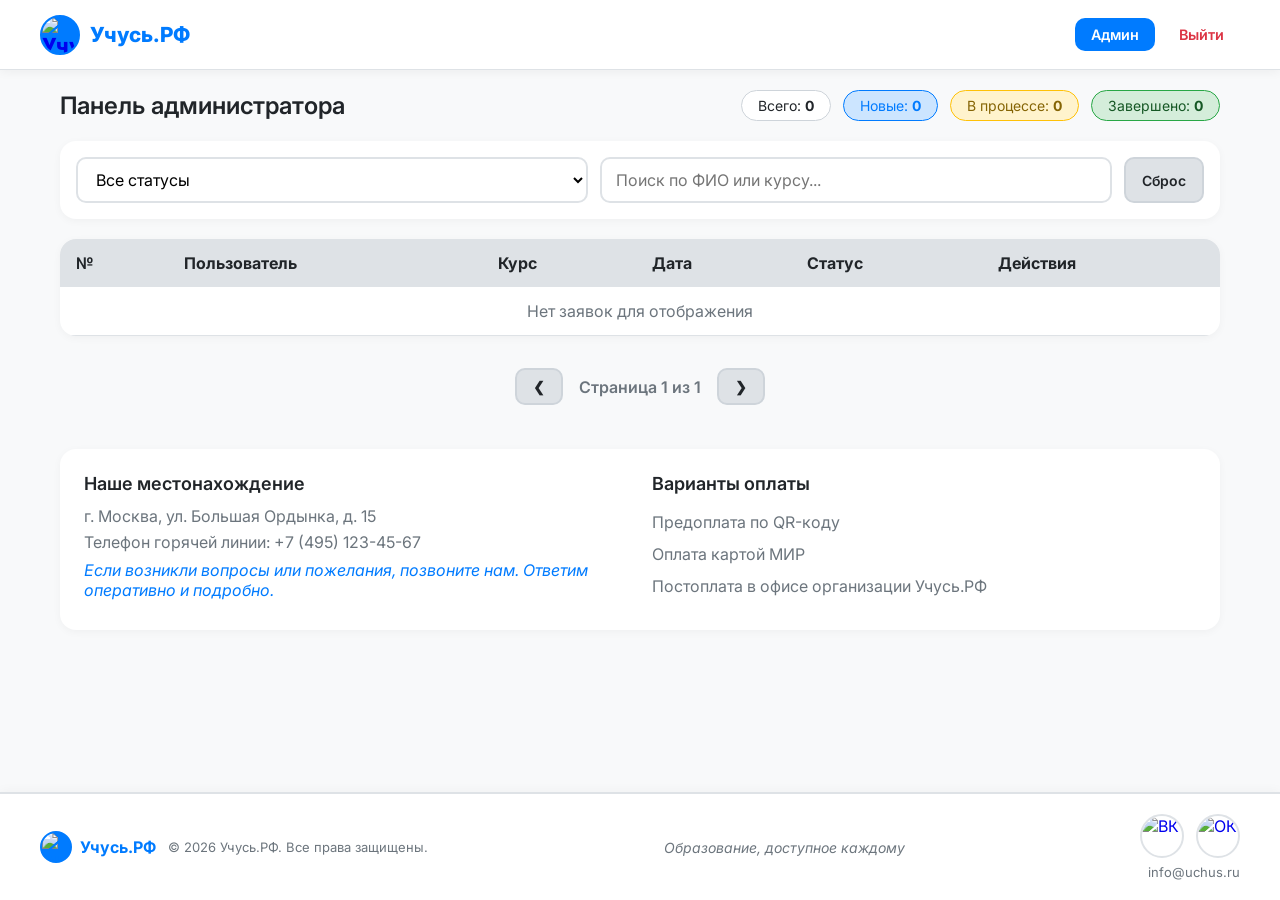
==== admin.html @ bd251cd6 "Add files via upload" ====
<!DOCTYPE html>
<html lang="ru">
<head>
    <meta charset="UTF-8" />
    <meta name="viewport" content="width=device-width, initial-scale=1.0, maximum-scale=1.0, user-scalable=no" />
    <title>Учусь.РФ - Панель администратора</title>
    <link rel="stylesheet" href="style.css" />
    <link href="https://fonts.googleapis.com/css2?family=Inter:ital,opsz,wght@0,14..32,100..900;1,14..32,100..900&display=swap" rel="stylesheet" />
</head>
<body>
    <div id="app">
        <!-- Шапка -->
        <header id="mainHeader">
            <div class="header-content">
                <div class="logo">
                    <a href="admin.html" class="logo-link" title="На главную">
                        <img src="./img/XXL_height2.png" alt="Учусь.РФ" class="logo-img" />
                    </a>
                    <span>Учусь.РФ</span>
                </div>
                <nav id="mainNav">
                    <a href="admin.html" class="nav-btn active">Админ</a>
                    <a href="index.html" id="navLogout" class="nav-btn logout-btn">Выйти</a>
                </nav>
            </div>
        </header>

        <!-- Основной контент -->
        <main>
            <div class="page-container">
                <div class="admin-header">
                    <h2>Панель администратора</h2>
                    <div class="admin-stats" id="adminStats">
                        <span class="stat-badge">Всего: <strong id="statTotal">0</strong></span>
                        <span class="stat-badge new">Новые: <strong id="statNew">0</strong></span>
                        <span class="stat-badge active">В процессе: <strong id="statActive">0</strong></span>
                        <span class="stat-badge completed">Завершено: <strong id="statCompleted">0</strong></span>
                    </div>
                </div>

                <!-- Фильтры -->
                <div class="admin-filters">
                    <select id="adminStatusFilter">
                        <option value="all">Все статусы</option>
                        <option value="Новая">Новая</option>
                        <option value="Идет обучение">Идет обучение</option>
                        <option value="Обучение завершено">Обучение завершено</option>
                    </select>
                    <input type="text" id="adminSearchFilter" placeholder="Поиск по ФИО или курсу..." />
                    <button id="adminResetFilter" class="btn-secondary btn-sm">Сброс</button>
                </div>

                <!-- Таблица заявок -->
                <div class="admin-table-wrapper">
                    <table class="admin-table" id="adminTable">
                        <thead>
                            <tr>
                                <th data-sort="id">№</th>
                                <th data-sort="user">Пользователь</th>
                                <th data-sort="course">Курс</th>
                                <th data-sort="date">Дата</th>
                                <th data-sort="status">Статус</th>
                                <th>Действия</th>
                            </tr>
                        </thead>
                        <tbody id="adminTableBody">
                            <tr><td colspan="6" class="empty-message">Нет заявок для отображения</td></tr>
                        </tbody>
                    </table>
                </div>

                <!-- Пагинация -->
                <div class="pagination" id="adminPagination">
                    <button id="pagePrev" class="btn-secondary btn-sm">&#10094;</button>
                    <span id="pageInfo">Страница 1 из 1</span>
                    <button id="pageNext" class="btn-secondary btn-sm">&#10095;</button>
                </div>

                <!-- Контакты и информация -->
                <div class="footer-info">
                    <div class="contact-block">
                        <h4>Наше местонахождение</h4>
                        <p>г. Москва, ул. Большая Ордынка, д. 15</p>
                        <p>Телефон горячей линии: +7 (495) 123-45-67</p>
                        <p class="contact-note">Если возникли вопросы или пожелания, позвоните нам. Ответим оперативно и подробно.</p>
                    </div>
                    <div class="payment-block">
                        <h4>Варианты оплаты</h4>
                        <ul>
                            <li>Предоплата по QR-коду</li>
                            <li>Оплата картой МИР</li>
                            <li>Постоплата в офисе организации Учусь.РФ</li>
                        </ul>
                    </div>
                </div>
            </div>
        </main>

        <!-- ФУТЕР -->
        <footer id="mainFooter">
            <div class="footer-content">
                <div class="footer-left">
                    <div class="footer-logo">
                        <img src="./img/XXL_height2.png" alt="Учусь.РФ" class="footer-logo-img" />
                        <span>Учусь.РФ</span>
                    </div>
                    <p class="footer-copy">© 2026 Учусь.РФ. Все права защищены.</p>
                </div>
                <div class="footer-center">
                    <p class="footer-slogan">Образование, доступное каждому</p>
                </div>
                <div class="footer-right">
                    <div class="social-icons">
                        <a href="#" class="social-link" title="ВКонтакте" target="_blank">
                            <img src="./img/soc1.png" alt="ВК" class="social-img" />
                        </a>
                        <a href="#" class="social-link" title="Одноклассники" target="_blank">
                            <img src="./img/soc2.png" alt="ОК" class="social-img" />
                        </a>
                    </div>
                    <p class="footer-email">info@uchus.ru</p>
                </div>
            </div>
        </footer>

        <!-- Модальное окно уведомления -->
        <div id="notificationModal" class="modal">
            <div class="modal-content notification-content">
                <h3 id="notifTitle">Успешно!</h3>
                <p id="notifMessage">Действие выполнено.</p>
                <button id="notifCloseBtn" class="btn-primary">OK</button>
            </div>
        </div>
    </div>

    <script src="app.js"></script>
</body>
</html>
---- style.css ----
@import url('https://fonts.googleapis.com/css2?family=Inter:ital,opsz,wght@0,14..32,100..900;1,14..32,100..900&display=swap');

/* ===== RESET & BASE ===== */
* {
    margin: 0;
    padding: 0;
    box-sizing: border-box;
}

:root {
    --primary: #007bff;
    --primary-dark: #0d47a1;
    --primary-light: #4da3ff;
    --gray: #ced4da;
    --gray-light: #dee2e6;
    --white: #ffffff;
    --bg: #f8f9fa;
    --text: #212529;
    --text-light: #6c757d;
    --shadow: 0 10px 40px rgba(0, 123, 255, 0.15);
    --radius: 16px;
    --transition: all 0.3s cubic-bezier(0.4, 0, 0.2, 1);
}

body {
    font-family: 'Inter', -apple-system, BlinkMacSystemFont, sans-serif;
    background: var(--bg);
    color: var(--text);
    min-height: 100vh;
    padding-top: 70px;
    display: flex;
    flex-direction: column;
}

#app {
    flex: 1;
    display: flex;
    flex-direction: column;
}

main {
    flex: 1;
}

/* ===== HEADER ===== */
header {
    position: fixed;
    top: 0;
    left: 0;
    right: 0;
    z-index: 1000;
    background: var(--white);
    border-bottom: 1px solid var(--gray-light);
    padding: 0 20px;
    height: 70px;
    display: flex;
    align-items: center;
    box-shadow: 0 2px 10px rgba(0, 0, 0, 0.05);
}

.header-content {
    max-width: 1200px;
    margin: 0 auto;
    width: 100%;
    display: flex;
    justify-content: space-between;
    align-items: center;
}

.logo {
    display: flex;
    align-items: center;
    gap: 10px;
    font-weight: 800;
    font-size: 1.3rem;
    color: var(--primary);
}

.logo-link {
    display: flex;
    align-items: center;
    text-decoration: none;
    transition: var(--transition);
    border-radius: 50%;
}

.logo-link:hover {
    transform: scale(1.1) rotate(-5deg);
    box-shadow: 0 0 20px rgba(0, 123, 255, 0.3);
}

.logo-img {
    width: 40px;
    height: 40px;
    border-radius: 50%;
    object-fit: cover;
    border: 2px solid var(--primary);
    background: var(--primary);
    transition: var(--transition);
}

.logo-img:hover {
    border-color: var(--primary-dark);
}

nav {
    display: flex;
    gap: 8px;
    align-items: center;
    flex-wrap: wrap;
}

.nav-btn {
    background: none;
    border: none;
    padding: 8px 16px;
    border-radius: 10px;
    font-weight: 600;
    font-size: 0.9rem;
    color: var(--text-light);
    cursor: pointer;
    transition: var(--transition);
    font-family: 'Inter', sans-serif;
    text-decoration: none;
    display: inline-block;
}

.nav-btn:hover {
    background: var(--gray-light);
    color: var(--text);
}

.nav-btn.active {
    background: var(--primary);
    color: var(--white);
}

.nav-btn.logout-btn {
    color: #dc3545;
}

.nav-btn.logout-btn:hover {
    background: #f8d7da;
}

/* ===== PAGE CONTAINER ===== */
.page-container {
    max-width: 1200px;
    margin: 0 auto;
    padding: 20px;
}

/* ===== FORM CARDS ===== */
.form-card {
    background: var(--white);
    border-radius: var(--radius);
    padding: 40px;
    max-width: 480px;
    margin: 20px auto;
    box-shadow: var(--shadow);
}

.form-card h1 {
    font-size: 36px;
    font-weight: 900;
    margin-bottom: 6px;
    color: var(--text);
}

.form-card h2 {
    font-size: 24px;
    font-weight: 600;
    margin-bottom: 6px;
    color: var(--text);
}

.form-card .subtitle {
    color: var(--text-light);
    margin-bottom: 28px;
    font-size: 16px;
    font-weight: 400;
}

.form-group {
    margin-bottom: 20px;
}

.form-group label {
    display: block;
    font-weight: 600;
    font-size: 16px;
    margin-bottom: 6px;
    color: var(--text);
}

.form-group input,
.form-group select,
.form-group textarea {
    width: 100%;
    padding: 12px 16px;
    border: 2px solid var(--gray-light);
    border-radius: 10px;
    font-size: 16px;
    transition: var(--transition);
    font-family: 'Inter', sans-serif;
    background: var(--white);
}

.form-group input:focus,
.form-group select:focus,
.form-group textarea:focus {
    outline: none;
    border-color: var(--primary);
    box-shadow: 0 0 0 4px rgba(0, 123, 255, 0.1);
}

.form-group input.error {
    border-color: #dc3545;
}

.error-message {
    color: #dc3545;
    font-size: 12px;
    font-weight: 300;
    display: block;
    margin-top: 4px;
    min-height: 20px;
}

/* ===== BUTTONS ===== */
.btn-primary {
    background: var(--primary);
    color: var(--white);
    border: none;
    padding: 14px 28px;
    border-radius: 10px;
    font-weight: 700;
    font-size: 16px;
    cursor: pointer;
    transition: var(--transition);
    display: inline-flex;
    align-items: center;
    justify-content: center;
    font-family: 'Inter', sans-serif;
    text-decoration: none;
}

.btn-primary:hover {
    background: var(--primary-dark);
    transform: translateY(-2px);
    box-shadow: 0 8px 25px rgba(0, 123, 255, 0.3);
}

.btn-primary:active {
    transform: translateY(0);
}

.btn-secondary {
    background: var(--gray-light);
    color: var(--text);
    border: 2px solid var(--gray);
    padding: 12px 24px;
    border-radius: 10px;
    font-weight: 600;
    font-size: 16px;
    cursor: pointer;
    transition: var(--transition);
    font-family: 'Inter', sans-serif;
    display: inline-flex;
    align-items: center;
    justify-content: center;
    text-decoration: none;
}

.btn-secondary:hover {
    background: var(--gray);
}

.btn-full {
    width: 100%;
    justify-content: center;
}

.btn-sm {
    padding: 8px 16px;
    font-size: 14px;
}

.form-actions {
    display: flex;
    gap: 12px;
    margin-top: 8px;
}

.form-actions .btn-secondary {
    flex: 1;
}

.form-actions .btn-primary {
    flex: 2;
}

.form-footer {
    margin-top: 24px;
    text-align: center;
    color: var(--text-light);
    display: flex;
    justify-content: center;
    gap: 6px;
    flex-wrap: wrap;
    font-size: 16px;
}

.admin-link {
    margin-top: 16px;
    text-align: center;
}

.link-btn {
    background: none;
    border: none;
    color: var(--primary);
    font-weight: 700;
    cursor: pointer;
    font-size: 16px;
    font-family: 'Inter', sans-serif;
    transition: var(--transition);
    text-decoration: none;
}

.link-btn:hover {
    color: var(--primary-dark);
    text-decoration: underline;
}

/* ===== DASHBOARD ===== */
.dashboard-header {
    display: flex;
    justify-content: space-between;
    align-items: center;
    flex-wrap: wrap;
    gap: 16px;
    margin-bottom: 24px;
}

.dashboard-header h2 {
    font-size: 24px;
    font-weight: 600;
}

.user-greeting {
    color: var(--text-light);
    font-size: 16px;
}

.user-greeting span {
    color: var(--text);
    font-weight: 700;
}

/* ===== SLIDER ===== */
.slider-container {
    position: relative;
    border-radius: var(--radius);
    overflow: hidden;
    margin-bottom: 24px;
    background: var(--white);
    box-shadow: var(--shadow);
    aspect-ratio: 2 / 1;
}

.slider-wrapper {
    display: flex;
    transition: transform 0.5s ease;
    height: 100%;
}

.slide {
    min-width: 100%;
    height: 100%;
}

.slide img {
    width: 100%;
    height: 100%;
    object-fit: cover;
}

.slider-btn {
    position: absolute;
    top: 50%;
    transform: translateY(-50%);
    background: rgba(0, 0, 0, 0.5);
    backdrop-filter: blur(4px);
    color: var(--white);
    border: none;
    width: 44px;
    height: 44px;
    border-radius: 50%;
    cursor: pointer;
    font-size: 1.2rem;
    transition: var(--transition);
    display: flex;
    align-items: center;
    justify-content: center;
}

.slider-btn:hover {
    background: var(--primary);
}

.slider-btn.prev {
    left: 16px;
}
.slider-btn.next {
    right: 16px;
}

.slider-dots {
    position: absolute;
    bottom: 16px;
    left: 50%;
    transform: translateX(-50%);
    display: flex;
    gap: 8px;
}

.slider-dots span {
    width: 10px;
    height: 10px;
    border-radius: 50%;
    background: rgba(255, 255, 255, 0.5);
    cursor: pointer;
    transition: var(--transition);
}

.slider-dots span.active {
    background: var(--white);
    transform: scale(1.2);
}

.slider-badge {
    position: absolute;
    top: 16px;
    left: 50%;
    transform: translateX(-50%);
    background: rgba(0, 123, 255, 0.85);
    backdrop-filter: blur(4px);
    color: white;
    padding: 6px 20px;
    border-radius: 20px;
    font-size: 14px;
    font-weight: 600;
    box-shadow: 0 4px 15px rgba(0, 123, 255, 0.3);
}

/* ===== INFO BLOCK ===== */
.info-block {
    background: var(--white);
    border-radius: var(--radius);
    padding: 20px 24px;
    margin-bottom: 24px;
    box-shadow: 0 2px 8px rgba(0, 0, 0, 0.04);
    border-left: 4px solid var(--primary);
    display: flex;
    justify-content: space-between;
    align-items: center;
    flex-wrap: wrap;
    gap: 16px;
}

.info-block h3 {
    font-size: 18px;
    font-weight: 600;
    color: var(--text);
    margin-bottom: 4px;
}

.info-block p {
    font-size: 16px;
    color: var(--text-light);
}

.info-icons {
    display: flex;
    gap: 20px;
    flex-wrap: wrap;
}

.info-icons span {
    font-size: 14px;
    color: var(--text-light);
    background: var(--bg);
    padding: 4px 14px;
    border-radius: 20px;
}

/* ===== APPLICATIONS LIST ===== */
.applications-section h3 {
    margin-bottom: 16px;
    font-size: 18px;
    font-weight: 600;
}

.applications-list {
    display: flex;
    flex-direction: column;
    gap: 12px;
}

.application-item {
    background: var(--white);
    border-radius: 12px;
    padding: 18px 22px;
    box-shadow: 0 2px 8px rgba(0, 0, 0, 0.06);
    display: flex;
    justify-content: space-between;
    align-items: center;
    flex-wrap: wrap;
    gap: 12px;
    transition: var(--transition);
    border-left: 4px solid var(--primary);
}

.application-item:hover {
    transform: translateX(4px);
    box-shadow: 0 4px 16px rgba(0, 0, 0, 0.08);
}

.application-item .app-info {
    flex: 1;
    min-width: 180px;
}

.application-item .app-info strong {
    display: block;
    font-size: 16px;
}

.application-item .app-info .app-meta {
    font-size: 14px;
    color: var(--text-light);
    display: flex;
    gap: 16px;
    flex-wrap: wrap;
    margin-top: 4px;
}

.application-item .app-status {
    padding: 4px 14px;
    border-radius: 20px;
    font-size: 12px;
    font-weight: 700;
    text-transform: uppercase;
}

.status-new {
    background: #cce5ff;
    color: var(--primary-dark);
}
.status-active {
    background: #fff3cd;
    color: #856404;
}
.status-completed {
    background: #d4edda;
    color: #155724;
}

.application-item .app-actions {
    display: flex;
    gap: 8px;
}

.application-item .app-actions button {
    background: none;
    border: none;
    cursor: pointer;
    font-size: 1.1rem;
    padding: 6px;
    border-radius: 8px;
    transition: var(--transition);
    color: var(--text-light);
}

.application-item .app-actions button:hover {
    background: var(--gray-light);
    color: var(--primary);
}

.empty-message {
    color: var(--text-light);
    text-align: center;
    padding: 40px 20px;
    font-size: 16px;
}

/* ===== ADMIN PANEL ===== */
.admin-header {
    display: flex;
    justify-content: space-between;
    align-items: center;
    flex-wrap: wrap;
    gap: 16px;
    margin-bottom: 20px;
}

.admin-header h2 {
    font-size: 24px;
    font-weight: 600;
}

.admin-stats {
    display: flex;
    gap: 12px;
    flex-wrap: wrap;
}

.stat-badge {
    padding: 6px 16px;
    border-radius: 20px;
    font-size: 14px;
    background: var(--white);
    border: 1px solid var(--gray);
}

.stat-badge.new { border-color: var(--primary); color: var(--primary); background: #cce5ff; }
.stat-badge.active { border-color: #ffc107; color: #856404; background: #fff3cd; }
.stat-badge.completed { border-color: #28a745; color: #155724; background: #d4edda; }

.admin-filters {
    display: flex;
    gap: 12px;
    flex-wrap: wrap;
    margin-bottom: 20px;
    background: var(--white);
    padding: 16px;
    border-radius: var(--radius);
    box-shadow: 0 2px 8px rgba(0, 0, 0, 0.04);
}

.admin-filters select,
.admin-filters input {
    padding: 10px 14px;
    border: 2px solid var(--gray-light);
    border-radius: 10px;
    font-family: 'Inter', sans-serif;
    font-size: 16px;
    background: var(--white);
    flex: 1;
    min-width: 140px;
}

.admin-filters select:focus,
.admin-filters input:focus {
    outline: none;
    border-color: var(--primary);
}

.admin-table-wrapper {
    overflow-x: auto;
    background: var(--white);
    border-radius: var(--radius);
    box-shadow: 0 2px 8px rgba(0, 0, 0, 0.04);
}

.admin-table {
    width: 100%;
    border-collapse: collapse;
    font-size: 16px;
}

.admin-table th {
    background: var(--gray-light);
    padding: 14px 16px;
    text-align: left;
    font-weight: 700;
    cursor: pointer;
    user-select: none;
    white-space: nowrap;
}

.admin-table th:hover {
    color: var(--primary);
}

.admin-table td {
    padding: 14px 16px;
    border-bottom: 1px solid var(--gray-light);
    vertical-align: middle;
}

.admin-table tr:hover td {
    background: #f0f7ff;
}

.admin-table .status-select {
    padding: 4px 10px;
    border-radius: 6px;
    border: 2px solid var(--gray-light);
    font-family: 'Inter', sans-serif;
    font-size: 14px;
    font-weight: 600;
    background: var(--white);
    cursor: pointer;
}

.admin-table .status-select:focus {
    outline: none;
    border-color: var(--primary);
}

/* ===== PAGINATION ===== */
.pagination {
    display: flex;
    justify-content: center;
    align-items: center;
    gap: 16px;
    margin-top: 20px;
    padding: 12px;
}

#pageInfo {
    font-weight: 600;
    color: var(--text-light);
    font-size: 16px;
}

/* ===== FOOTER INFO ===== */
.footer-info {
    display: grid;
    grid-template-columns: 1fr 1fr;
    gap: 24px;
    margin-top: 32px;
    padding: 24px;
    background: var(--white);
    border-radius: var(--radius);
    box-shadow: 0 2px 8px rgba(0, 0, 0, 0.04);
}

.footer-info h4 {
    font-size: 18px;
    font-weight: 600;
    margin-bottom: 12px;
    color: var(--text);
}

.footer-info p {
    font-size: 16px;
    color: var(--text-light);
    margin-bottom: 6px;
}

.footer-info .contact-note {
    margin-top: 8px;
    font-style: italic;
    color: var(--primary);
}

.footer-info ul {
    list-style: none;
    padding: 0;
}

.footer-info ul li {
    font-size: 16px;
    color: var(--text-light);
    padding: 6px 0;
}

/* ===== MAIN FOOTER ===== */
#mainFooter {
    background: var(--white);
    border-top: 2px solid var(--gray-light);
    padding: 20px 20px;
    margin-top: 32px;
    box-shadow: 0 -2px 10px rgba(0, 0, 0, 0.03);
}

.footer-content {
    max-width: 1200px;
    margin: 0 auto;
    display: flex;
    justify-content: space-between;
    align-items: center;
    flex-wrap: wrap;
    gap: 16px;
}

.footer-left {
    display: flex;
    align-items: center;
    gap: 12px;
}

.footer-logo {
    display: flex;
    align-items: center;
    gap: 8px;
    font-weight: 700;
    font-size: 16px;
    color: var(--primary);
    cursor: pointer;
}

.footer-logo-img {
    width: 32px;
    height: 32px;
    border-radius: 50%;
    object-fit: cover;
    border: 2px solid var(--primary);
    background: var(--primary);
}

.footer-copy {
    font-size: 13px;
    color: var(--text-light);
}

.footer-center .footer-slogan {
    font-size: 14px;
    color: var(--text-light);
    font-style: italic;
}

.footer-right {
    display: flex;
    flex-direction: column;
    align-items: flex-end;
    gap: 6px;
}

.social-icons {
    display: flex;
    gap: 12px;
}

.social-link {
    display: flex;
    align-items: center;
    justify-content: center;
    width: 44px;
    height: 44px;
    border-radius: 50%;
    text-decoration: none;
    transition: var(--transition);
    border: 2px solid var(--gray-light);
    overflow: hidden;
    background: var(--white);
}

.social-link:hover {
    transform: translateY(-3px);
    box-shadow: 0 6px 20px rgba(0, 123, 255, 0.3);
    border-color: var(--primary);
}

.social-img {
    width: 100%;
    height: 100%;
    object-fit: cover;
    border-radius: 50%;
}

.footer-email {
    font-size: 13px;
    color: var(--text-light);
}

/* ===== MODAL ===== */
.modal {
    display: none;
    position: fixed;
    z-index: 2000;
    left: 0;
    top: 0;
    width: 100%;
    height: 100%;
    background: rgba(0, 0, 0, 0.5);
    backdrop-filter: blur(4px);
    animation: fadeIn 0.3s ease;
}

.modal.show {
    display: flex;
    align-items: center;
    justify-content: center;
}

@keyframes fadeIn {
    from { opacity: 0; }
    to { opacity: 1; }
}

.modal-content {
    background: var(--white);
    border-radius: var(--radius);
    padding: 32px;
    max-width: 460px;
    width: 92%;
    position: relative;
    animation: slideUp 0.3s ease;
    max-height: 90vh;
    overflow-y: auto;
}

@keyframes slideUp {
    from { transform: translateY(30px); opacity: 0; }
    to { transform: translateY(0); opacity: 1; }
}

.modal-close {
    position: absolute;
    top: 16px;
    right: 20px;
    font-size: 1.8rem;
    cursor: pointer;
    color: var(--text-light);
    transition: var(--transition);
}

.modal-close:hover {
    color: var(--text);
}

.modal-content h3 {
    font-size: 24px;
    font-weight: 600;
    margin-bottom: 8px;
}

.modal-content p {
    color: var(--text-light);
    margin-bottom: 20px;
    font-size: 16px;
}

.notification-content {
    text-align: center;
}

/* ===== RATING STARS ===== */
.rating-stars {
    display: flex;
    gap: 6px;
    font-size: 1.8rem;
    cursor: pointer;
}

.rating-stars .star {
    color: var(--gray);
    transition: var(--transition);
    cursor: pointer;
    font-size: 2rem;
}

.rating-stars .star.active {
    color: #ffc107;
}

#ratingValue {
    font-weight: 700;
    font-size: 1.2rem;
    margin-left: 12px;
    color: var(--primary);
}

/* ===== PULSE ANIMATION ===== */
@keyframes pulse {
    0% { box-shadow: 0 0 0 0 rgba(0, 123, 255, 0.4); }
    70% { box-shadow: 0 0 0 10px rgba(0, 123, 255, 0); }
    100% { box-shadow: 0 0 0 0 rgba(0, 123, 255, 0); }
}

.pulse-btn {
    animation: pulse 2s infinite;
}

.pulse-btn:hover {
    animation: none;
}

/* ===== RESPONSIVE ===== */
@media (max-width: 768px) {
    body {
        padding-top: 60px;
    }

    header {
        padding: 0 12px;
        height: 60px;
    }

    .logo {
        font-size: 1rem;
    }
    .logo-img {
        width: 32px;
        height: 32px;
    }

    .nav-btn {
        padding: 6px 10px;
        font-size: 12px;
    }

    .form-card {
        padding: 24px 20px;
        margin: 12px auto;
    }

    .form-card h1 {
        font-size: 28px;
    }
    .form-card h2 {
        font-size: 20px;
    }

    .dashboard-header {
        flex-direction: column;
        align-items: stretch;
    }

    .footer-info {
        grid-template-columns: 1fr;
        gap: 16px;
        padding: 16px;
    }

    .admin-stats {
        gap: 6px;
    }
    .stat-badge {
        font-size: 12px;
        padding: 4px 10px;
    }

    .admin-table {
        font-size: 14px;
    }
    .admin-table th,
    .admin-table td {
        padding: 10px 12px;
    }

    .slider-container {
        aspect-ratio: 16 / 9;
    }
    .slider-btn {
        width: 32px;
        height: 32px;
        font-size: 0.8rem;
    }
    .slider-badge {
        font-size: 11px;
        padding: 4px 14px;
        top: 10px;
    }

    .footer-content {
        flex-direction: column;
        text-align: center;
    }
    .footer-left {
        flex-direction: column;
    }
    .footer-right {
        align-items: center;
    }
    .social-icons {
        justify-content: center;
    }
    .info-block {
        flex-direction: column;
        text-align: center;
    }
    .info-icons {
        justify-content: center;
    }
}

@media (max-width: 480px) {
    .form-card {
        padding: 16px;
    }
    .form-card h1 {
        font-size: 24px;
    }
    .form-card h2 {
        font-size: 18px;
    }
    .admin-filters {
        flex-direction: column;
    }
    .admin-filters select,
    .admin-filters input {
        min-width: auto;
    }
    .application-item {
        flex-direction: column;
        align-items: stretch;
    }
    .slider-badge {
        font-size: 10px;
        padding: 3px 12px;
    }
    .social-link {
        width: 38px;
        height: 38px;
    }
}
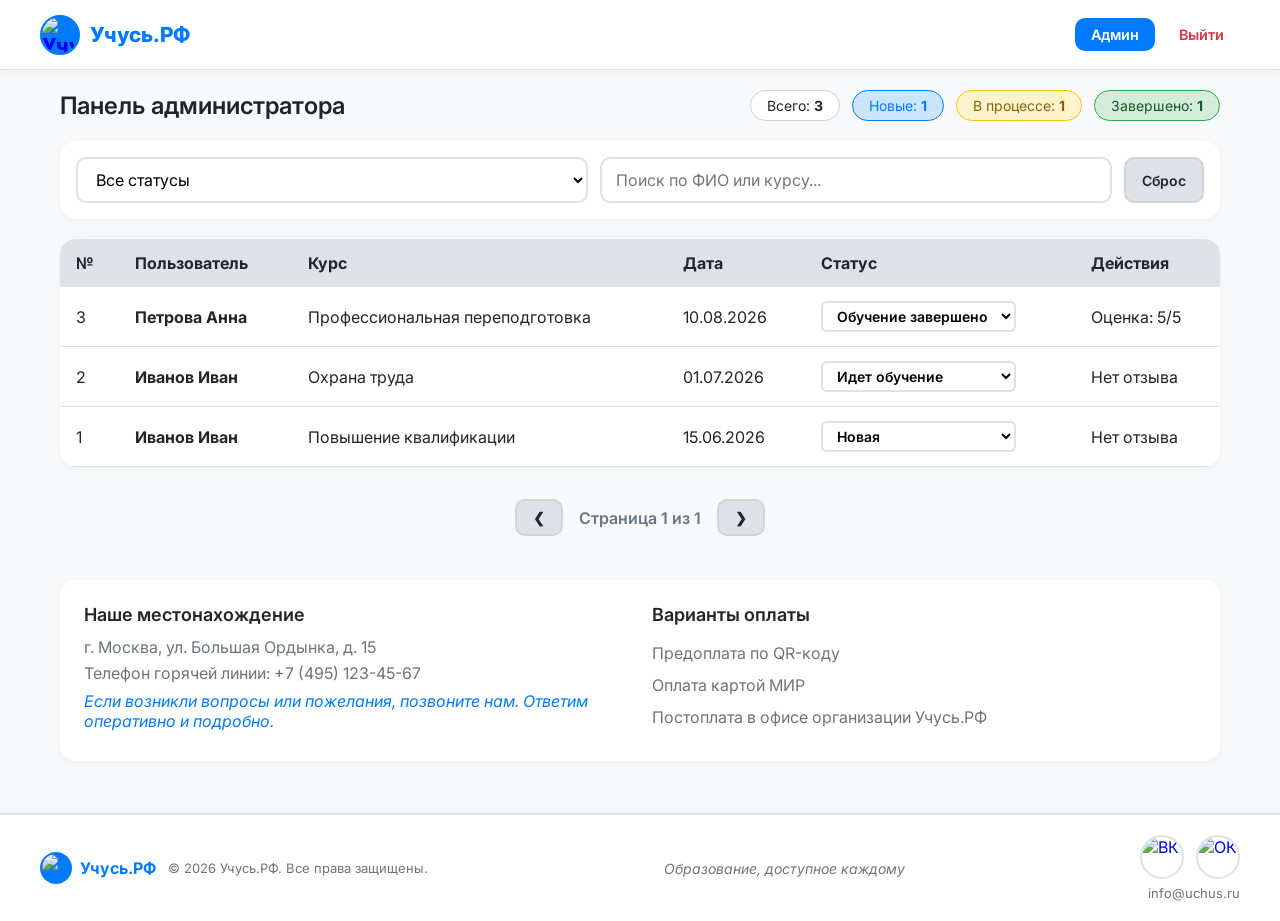
==== commit a3f1914f: "Add files via upload" ====
--- a/admin.html
+++ b/admin.html
@@ -133,6 +133,7 @@
         </div>
     </div>
 
+
     <script src="app.js"></script>
 </body>
 </html>
--- a/style.css
+++ b/style.css
@@ -1109,4 +1109,9 @@
         width: 38px;
         height: 38px;
     }
+}
+#notifIcon {
+    font-size: 3rem;
+    display: block;
+    margin-bottom: 10px;
 }
